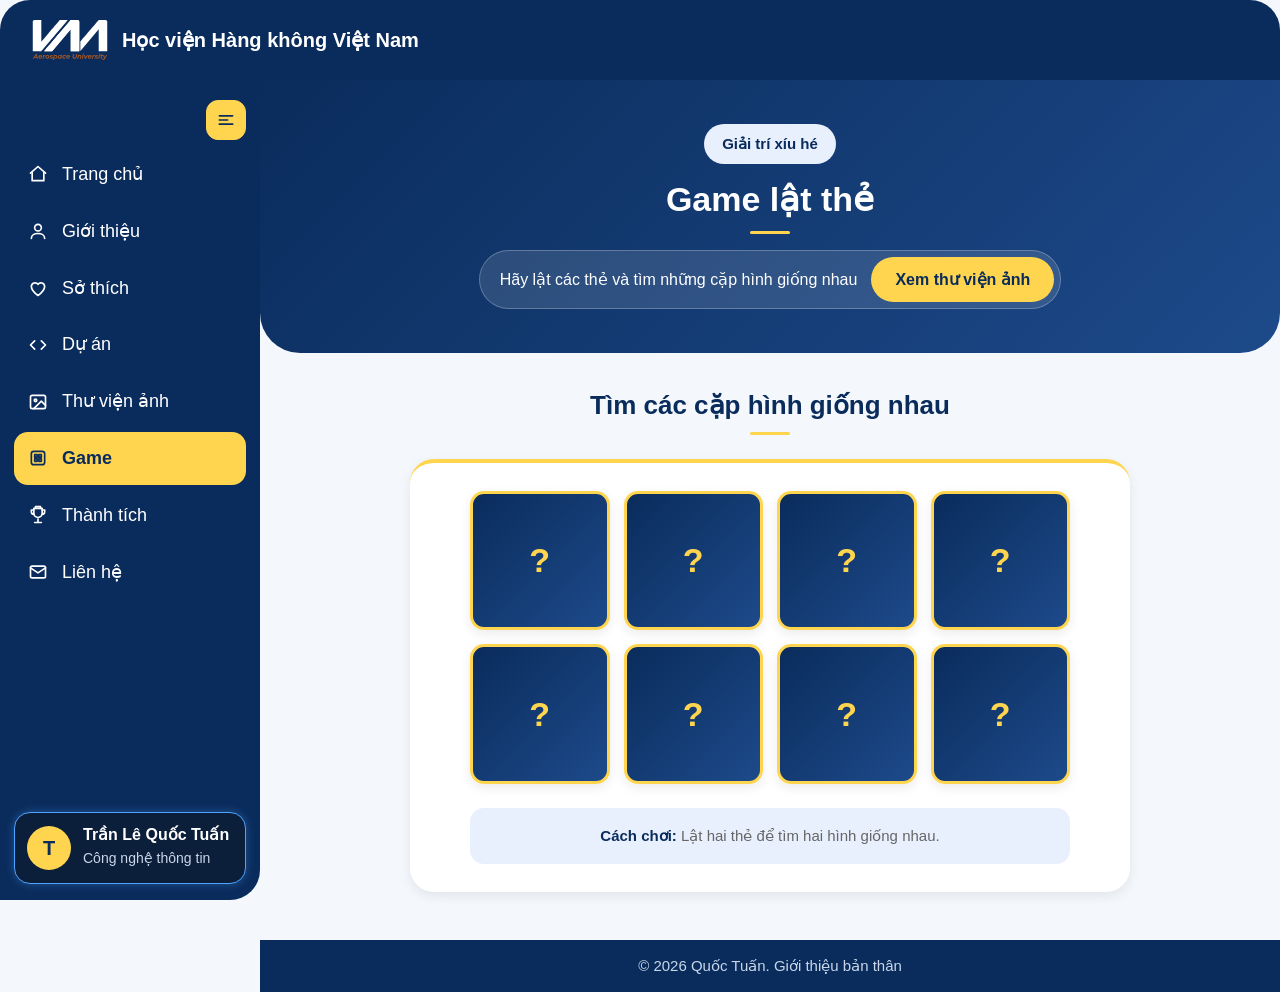
==== game.html @ b87481e6 "Gioi thieu ban than_v2" ====
﻿<!DOCTYPE html>
<html lang="vi">
<head>
    <meta charset="UTF-8">
    <meta name="viewport" content="width=device-width, initial-scale=1.0">
    <link rel="stylesheet" href="css/style.css">
    <title>Game - Quốc Tuấn</title>
</head>
<body>
    <input type="checkbox" id="menu-check" class="menu-check" aria-label="Thu gọn hoặc mở menu">

    <header class="site-header">
        <div class="nav-bar">
            <a class="brand" href="index.html"><img src="images/logo-truongv2.svg" alt="Logo Học viện Hàng không Việt Nam" class="nav-logo"><span class="site-name">Học viện Hàng không Việt Nam</span></a>
        </div>
    </header>

    <div class="layout">
        <aside class="sidebar">
            <label class="menu-close" for="menu-check" aria-label="Thu gọn menu"><svg class="icon" viewBox="0 0 24 24" aria-hidden="true"><path d="M4 7h16M4 12h10M4 17h16" /></svg></label>

            <nav aria-label="Điều hướng chính">
                <ul class="side-menu">
                    <li><a href="index.html"><svg class="icon" viewBox="0 0 24 24" aria-hidden="true"><path d="M3 11l9-8 9 8" /><path d="M5 10v10h14V10" /></svg>Trang chủ</a></li>
                    <li><a href="gioithieu.html"><svg class="icon" viewBox="0 0 24 24" aria-hidden="true"><circle cx="12" cy="8" r="4" /><path d="M4 21c0-4 4-6 8-6s8 2 8 6" /></svg>Giới thiệu</a></li>
                    <li><a href="sothich.html"><svg class="icon" viewBox="0 0 24 24" aria-hidden="true"><path d="M12 21s-8-5.5-8-11a4.5 4.5 0 0 1 8-2.5A4.5 4.5 0 0 1 20 10c0 5.5-8 11-8 11z" /></svg>Sở thích</a></li>
                    <li><a href="duan.html"><svg class="icon" viewBox="0 0 24 24" aria-hidden="true"><path d="M8 7l-5 5 5 5" /><path d="M16 7l5 5-5 5" /></svg>Dự án</a></li>
                    <li><a href="thuvien.html"><svg class="icon" viewBox="0 0 24 24" aria-hidden="true"><rect x="3" y="4" width="18" height="16" rx="2" /><circle cx="9" cy="10" r="1.5" /><path d="M21 16l-5-5-9 9" /></svg>Thư viện ảnh</a></li>
                    <li><a href="game.html" aria-current="page"><svg class="icon" viewBox="0 0 24 24" aria-hidden="true"><rect x="4" y="4" width="16" height="16" rx="3" /><path d="M8 8h3v3H8z" /><path d="M13 8h3v3h-3z" /><path d="M8 13h3v3H8z" /><path d="M13 13h3v3h-3z" /></svg>Game</a></li>
                    <li><a href="thanhtich.html"><svg class="icon" viewBox="0 0 24 24" aria-hidden="true"><path d="M8 21h8M12 17v4M7 4h10v6a5 5 0 0 1-10 0V4z" /><path d="M7 6H4v2a3 3 0 0 0 3 3M17 6h3v2a3 3 0 0 1-3 3" /><path d="M9 4V2h6v2" /></svg>Thành tích</a></li>
                    <li><a href="lienhe.html"><svg class="icon" viewBox="0 0 24 24" aria-hidden="true"><rect x="3" y="5" width="18" height="14" rx="2" /><path d="M3 7l9 6 9-6" /></svg>Liên hệ</a></li>
                </ul>
            </nav>

            <div class="side-user">
                <span class="side-avatar" aria-hidden="true">T</span>
                <div><strong>Trần Lê Quốc Tuấn</strong><small>Công nghệ thông tin</small></div>
            </div>
        </aside>

        <div class="content">
            <label class="menu-open" for="menu-check" aria-label="Mở menu"><svg class="icon" viewBox="0 0 24 24" aria-hidden="true"><path d="M4 7h16M4 12h10M4 17h16" /></svg></label>

            <main>
                <section class="hero hero-small">
                    <p class="badge">Giải trí xíu hé</p>
                    <h1>Game lật thẻ</h1>
                    <div class="hero-cta"><span>Hãy lật các thẻ và tìm những cặp hình giống nhau</span><a class="btn btn-primary" href="thuvien.html">Xem thư viện ảnh</a></div>
                </section>

                <section class="section game-section">
                    <h2 class="section-title">Tìm các cặp hình giống nhau</h2>

                    <div class="memory-game">
                        <div class="memory-board">
                            <label class="memory-card"><input type="checkbox"><span class="memory-card-inner"><span class="memory-card-front"></span><span class="memory-card-back"><img src="images/gallery-03.jpg" alt="Hình 3"></span></span></label>
                            <label class="memory-card"><input type="checkbox"><span class="memory-card-inner"><span class="memory-card-front"></span><span class="memory-card-back"><img src="images/gallery-01.jpg" alt="Hình 1"></span></span></label>
                            <label class="memory-card"><input type="checkbox"><span class="memory-card-inner"><span class="memory-card-front"></span><span class="memory-card-back"><img src="images/gallery-04.jpg" alt="Hình 4"></span></span></label>
                            <label class="memory-card"><input type="checkbox"><span class="memory-card-inner"><span class="memory-card-front"></span><span class="memory-card-back"><img src="images/gallery-02.jpg" alt="Hình 2"></span></span></label>
                            <label class="memory-card"><input type="checkbox"><span class="memory-card-inner"><span class="memory-card-front"></span><span class="memory-card-back"><img src="images/gallery-04.jpg" alt="Hình 4"></span></span></label>
                            <label class="memory-card"><input type="checkbox"><span class="memory-card-inner"><span class="memory-card-front"></span><span class="memory-card-back"><img src="images/gallery-02.jpg" alt="Hình 2"></span></span></label>
                            <label class="memory-card"><input type="checkbox"><span class="memory-card-inner"><span class="memory-card-front"></span><span class="memory-card-back"><img src="images/gallery-01.jpg" alt="Hình 1"></span></span></label>
                            <label class="memory-card"><input type="checkbox"><span class="memory-card-inner"><span class="memory-card-front"></span><span class="memory-card-back"><img src="images/gallery-03.jpg" alt="Hình 3"></span></span></label>
                        </div>

                        <div class="memory-help"><strong>Cách chơi:</strong> Lật hai thẻ để tìm hai hình giống nhau.</div>
                    </div>
                </section>
            </main>

            <footer class="site-footer">
                <p>&copy; 2026 Quốc Tuấn. Giới thiệu bản thân</p>
            </footer>
        </div>
    </div>
</body>
</html>
---- css/style.css ----
﻿:root {
    --navy: #0a2c5c;
    --navy-light: #1d4a8a;
    --yellow: #ffd54f;
    --blue-soft: #e8f0fe;
    --bg: #f4f8fc;
    --text: #333;
    --muted: #c9d6e8;
    --radius: 12px;
    --shadow: 0 4px 12px rgba(0,0,0,.08);
    --header-h: 80px;
}

* {
    box-sizing: border-box;
}

html {
    scroll-behavior: smooth;
}

body {
    margin: 0;
    min-height: 100vh;
    display: flex;
    flex-direction: column;
    font-family: "Segoe UI", Arial, sans-serif;
    background: var(--bg);
    color: var(--text);
    line-height: 1.6;
    overflow-x: hidden;
}

main {
    flex: 1;
}

img {
    max-width: 100%;
    height: auto;
}

h1,
h2,
h3 {
    color: var(--navy);
    line-height: 1.25;
    margin: 0;
}

a:focus-visible {
    outline: 3px solid var(--yellow);
    outline-offset: 2px;
}

.site-header {
    position: sticky;
    top: 0;
    z-index: 10;
    background: var(--navy);
    border-radius: 30px 30px 0 0;
}

.nav-bar {
    width: 100%;
    min-height: var(--header-h);
    padding: 20px 30px;
    display: flex;
    align-items: center;
}

.brand {
    display: flex;
    align-items: center;
    gap: 12px;
    color: #fff;
    text-decoration: none;
}

.nav-logo {
    height: 40px;
    width: auto;
}

.site-name {
    font-size: 20px;
    font-weight: 700;
}

.menu-check {
    position: absolute;
    opacity: 0;
    width: 0;
    height: 0;
}

.icon {
    width: 20px;
    height: 20px;
    flex-shrink: 0;
    fill: none;
    stroke: currentColor;
    stroke-width: 2;
    stroke-linecap: round;
    stroke-linejoin: round;
}

.layout {
    flex: 1;
    display: flex;
    min-height: 0;
}

.content {
    position: relative;
    flex: 1;
    min-width: 0;
    display: flex;
    flex-direction: column;
}

.sidebar {
    position: sticky;
    top: var(--header-h);
    align-self: flex-start;
    flex-shrink: 0;
    width: 260px;
    height: calc(100vh - var(--header-h));
    display: flex;
    flex-direction: column;
    padding: 20px 14px 16px;
    background: var(--navy);
    border-radius: 0 0 30px 0;
    z-index: 5;
    transition: margin-left .25s, visibility .25s;
}

    .sidebar nav {
        flex: 1;
        overflow-y: auto;
    }

.menu-close,
.menu-open {
    width: 40px;
    height: 40px;
    border-radius: 12px;
    border: 1px solid rgba(255,255,255,.3);
    background: rgba(255,255,255,.12);
    color: #fff;
    display: flex;
    align-items: center;
    justify-content: center;
    cursor: pointer;
}

    .menu-close:hover,
    .menu-open:hover {
        background: rgba(255,255,255,.22);
    }

.menu-close {
    background: var(--yellow);
    border-color: var(--yellow);
    color: var(--navy);
    align-self: flex-end;
    margin-bottom: 8px;
}

.menu-open {
    display: none;
    position: absolute;
    top: 16px;
    left: 16px;
    z-index: 4;
}

.menu-check:checked ~ .layout .sidebar {
    margin-left: -260px;
    visibility: hidden;
}

.menu-check:checked ~ .layout .menu-open {
    display: flex;
}

.side-menu {
    list-style: none;
    margin: 0;
    padding: 0;
}

    .side-menu li + li {
        margin-top: 4px;
    }

    .side-menu a {
        display: flex;
        align-items: center;
        gap: 14px;
        padding: 12px 14px;
        border-radius: 14px;
        color: #fff;
        text-decoration: none;
        font-size: 18px;
        transition: background .2s, color .2s;
    }

        .side-menu a:hover {
            background: rgba(255,255,255,.12);
        }

        .side-menu a[aria-current="page"] {
            background: var(--yellow);
            color: var(--navy);
            font-weight: 700;
        }

.side-user {
    display: flex;
    align-items: center;
    gap: 12px;
    padding: 12px;
    border-radius: 16px;
    background: #0b1f3a;
    border: 1px solid #4da3ff;
    color: #fff;
    box-shadow: 0 0 8px rgba(77,163,255,.35);
}

.side-avatar {
    width: 44px;
    height: 44px;
    flex-shrink: 0;
    border-radius: 50%;
    background: var(--yellow);
    color: var(--navy);
    display: flex;
    align-items: center;
    justify-content: center;
    font-size: 20px;
    font-weight: 700;
}

.side-user strong {
    display: block;
    font-size: 16px;
    line-height: 1.3;
}

.side-user small {
    color: var(--muted);
    font-size: 14px;
}

.hero {
    background: linear-gradient(135deg,var(--navy),var(--navy-light));
    color: #fff;
    text-align: center;
    padding: 42px 20px 48px;
    border-radius: 0 0 40px 40px;
}

    .hero h1 {
        color: #fff;
        font-size: 36px;
    }

    .hero p {
        max-width: 560px;
        margin: 12px auto 24px;
        color: var(--muted);
        font-size: 18px;
    }

    .hero .badge {
        display: inline-block;
        background: var(--blue-soft);
        color: var(--navy);
        font-size: 15px;
        font-weight: 700;
        padding: 8px 18px;
        border-radius: 25px;
        margin-bottom: 14px;
    }

.hero-small {
    padding: 32px 20px 44px;
}

    .hero-small h1 {
        font-size: 34px;
    }

        .hero-home h1::after,
        .hero-small h1::after,
        .section-title::after {
            content: "";
            display: block;
            width: 40px;
            height: 3px;
            background: var(--yellow);
            border-radius: 2px;
            margin: 10px auto 0;
        }

.btn-group {
    display: flex;
    justify-content: center;
    gap: 12px;
    flex-wrap: wrap;
}

.btn {
    display: inline-block;
    padding: 10px 24px;
    border-radius: 24px;
    font-size: 16px;
    font-weight: 700;
    text-decoration: none;
    border: 2px solid transparent;
    cursor: pointer;
    transition: transform .15s, background .15s, color .15s;
}

    .btn:hover {
        transform: translateY(-2px);
    }

.btn-primary {
    background: var(--yellow);
    color: var(--navy);
}

    .btn-primary:hover {
        background: #ffe082;
    }

.btn-outline {
    border-color: #fff;
    color: #fff;
}

    .btn-outline:hover {
        background: #fff;
        color: var(--navy);
    }

.btn-navy {
    background: var(--navy);
    color: #fff;
}

    .btn-navy:hover {
        background: var(--navy-light);
    }

.section {
    width: min(1100px,100%);
    margin: 0 auto;
    padding: 40px 24px 8px;
}

    .section h2 {
        text-align: center;
        font-size: 26px;
        margin-bottom: 24px;
    }

.grid {
    display: grid;
    grid-template-columns: repeat(3,minmax(0,1fr));
    gap: 24px;
}

.card {
    background: #fff;
    border-radius: var(--radius);
    padding: 28px 20px;
    text-align: center;
    box-shadow: var(--shadow);
    text-decoration: none;
    color: var(--text);
    transition: transform .2s, box-shadow .2s;
}

    .card h3 {
        font-size: 20px;
        margin: 10px 0 6px;
    }

    .card p {
        margin: 0;
        font-size: 17px;
    }

    .card:hover {
        transform: translateY(-4px);
        box-shadow: 0 10px 24px rgba(0,0,0,.14);
    }

a.card:hover h3 {
    text-decoration: underline;
}

.accent-card,
.info-card {
    border-top: 4px solid var(--navy);
}

    .accent-card:nth-child(2),
    .info-card:nth-child(2) {
        border-top-color: var(--yellow);
    }

    .accent-card:nth-child(3),
    .info-card:nth-child(3) {
        border-top-color: var(--navy-light);
    }

.info-icon {
    width: 44px;
    height: 44px;
    border-radius: 50%;
    background: var(--blue-soft);
    display: flex;
    align-items: center;
    justify-content: center;
    font-size: 22px;
    margin-bottom: 12px;
}

.accent-card .info-icon {
    margin: 0 auto 12px;
}

.accent-card:nth-child(2) .info-icon,
.info-card:nth-child(2) .info-icon {
    background: #fff4cc;
}

.card-link {
    background: var(--blue-soft);
    box-shadow: none;
    padding: 20px;
}

    .card-link h3 {
        margin: 0;
    }

    .card-link .more {
        display: block;
        margin-top: 4px;
        font-size: 15px;
        font-weight: 600;
        color: var(--navy);
    }

.tag-list {
    display: flex;
    flex-wrap: wrap;
    gap: 8px;
    margin-bottom: 18px;
}

.tag {
    background: var(--blue-soft);
    color: var(--navy);
    font-size: 17px;
    font-weight: 600;
    padding: 4px 12px;
    border-radius: 14px;
}

.site-footer {
    margin-top: 40px;
    background: var(--navy);
    color: var(--muted);
    text-align: center;
    padding: 14px 16px;
    font-size: 15px;
}

    .site-footer p {
        margin: 0;
    }

.hero-avatar {
    display: block;
    width: 120px;
    height: 120px;
    border-radius: 50%;
    object-fit: cover;
    object-position: 50% 20%;
    border: 4px solid #fff;
    box-shadow: 0 0 0 4px var(--yellow),0 4px 16px rgba(0,0,0,.3);
    margin: 0 auto 16px;
}

.profile-section {
    padding-top: 0;
    margin-top: -18px;
    position: relative;
    z-index: 1;
}

.profile-card {
    background: #fff;
    border-radius: 28px;
    box-shadow: var(--shadow);
    overflow: hidden;
}

.profile-strip {
    height: 48px;
    background: linear-gradient(90deg,var(--yellow),#ffe082);
}

.profile-body {
    display: flex;
    align-items: center;
    gap: 32px;
    padding: 0 28px 28px;
}

.photo-wrap {
    position: relative;
    flex-shrink: 0;
    width: 200px;
    height: 267px;
    margin-top: -24px;
}

    .photo-wrap::before {
        content: "";
        position: absolute;
        top: 14px;
        left: 14px;
        right: -14px;
        bottom: -14px;
        background: var(--navy);
        border-radius: 24px;
    }

.profile-photo {
    position: relative;
    width: 200px;
    height: 267px;
    border: 4px solid #fff;
    border-radius: 24px;
    object-fit: cover;
    background: var(--muted);
}

.profile-info {
    padding-top: 16px;
}

    .profile-info h2 {
        text-align: left;
        font-size: 34px;
    }

    .profile-info p {
        margin: 4px 0 12px;
        font-size: 20px;
    }

    .profile-info .btn-group {
        justify-content: flex-start;
    }

.info-card {
    display: flex;
    flex-direction: column;
    text-align: left;
    padding: 28px 24px;
}

    .info-card .card-badge {
        align-self: flex-start;
        background: var(--blue-soft);
        color: var(--navy);
        font-size: 18px;
        padding: 6px 16px;
        border-radius: 20px;
        margin-bottom: 18px;
    }

    .info-card dl {
        margin: auto 0;
    }

    .info-card dt {
        font-size: 16px;
        color: #777;
    }

    .info-card dd {
        margin: 0 0 18px;
        font-size: 20px;
        font-weight: 700;
    }

        .info-card dd:last-of-type {
            margin-bottom: 0;
        }

.hobby-list {
    margin: 0 0 14px;
    padding-left: 20px;
    font-size: 20px;
    line-height: 2;
}

.info-card .note {
    font-size: 16px;
    color: #666;
    margin: 0 0 16px;
}

.info-card .btn {
    align-self: flex-start;
    margin-top: auto;
}

.hero-cta {
    display: inline-flex;
    align-items: center;
    gap: 14px;
    margin-top: 16px;
    padding: 6px 6px 6px 20px;
    background: rgba(255,255,255,.12);
    border: 1px solid rgba(255,255,255,.25);
    border-radius: 30px;
    color: #fff;
    font-size: 16px;
}

    .hero-cta .btn {
        padding: 8px 22px;
    }

.project-card {
    display: flex;
    flex-direction: column;
    padding: 0;
    overflow: hidden;
    text-align: left;
}

.project-img {
    display: block;
    width: 100%;
    height: 190px;
    object-fit: cover;
    background: var(--muted);
}

.project-body {
    display: flex;
    flex: 1;
    flex-direction: column;
    padding: 18px 20px 22px;
}

    .project-body .tag-list {
        margin-bottom: 10px;
    }

    .project-body .tag {
        font-size: 14px;
        padding: 2px 10px;
    }

    .project-body h3 {
        margin: 0 0 6px;
    }

.project-actions {
    display: flex;
    flex-wrap: wrap;
    gap: 10px;
    margin-top: auto;
    padding-top: 16px;
}

    .project-actions .btn {
        padding: 8px 20px;
        font-size: 15px;
    }

.gallery {
    columns: 3;
    column-gap: 16px;
}

.gallery-item {
    position: relative;
    break-inside: avoid;
    margin-bottom: 16px;
    overflow: hidden;
    border-radius: var(--radius);
    border-top: 4px solid var(--navy);
    background: var(--muted);
    box-shadow: var(--shadow);
    transition: box-shadow .25s, transform .25s;
}

    .gallery-item:nth-child(3n + 2) {
        border-top-color: var(--yellow);
    }

    .gallery-item:nth-child(3n) {
        border-top-color: var(--navy-light);
    }

    .gallery-item:hover {
        box-shadow: 0 0 0 3px var(--yellow),0 10px 24px rgba(0,0,0,.18);
        transform: translateY(-3px);
    }

.gallery-thumb {
    display: block;
    cursor: zoom-in;
}

    .gallery-thumb img {
        display: block;
        width: 100%;
        transition: transform .3s;
    }

.gallery-item:hover .gallery-thumb img {
    transform: scale(1.05);
}

.gallery-note {
    margin: 16px 0 0;
    text-align: center;
    font-size: 15px;
    color: #666;
}

.lightbox {
    display: none;
    position: fixed;
    inset: 0;
    z-index: 1000;
    width: 100vw;
    height: 100vh;
    align-items: center;
    justify-content: center;
    padding: 24px;
    overflow: hidden;
    background: rgba(0,0,0,.88);
}

    .lightbox:target {
        display: flex;
    }

.lightbox-frame {
    position: relative;
    z-index: 2;
    display: block;
    max-width: min(92vw,1000px);
    max-height: 90vh;
    text-align: center;
    cursor: pointer;
    animation: lightbox-pop .25s ease-out;
}

    .lightbox-frame img {
        display: block;
        width: auto;
        max-width: 100%;
        max-height: 82vh;
        height: auto;
        margin: 0 auto;
        border: 5px solid var(--yellow);
        border-radius: 18px;
        background: var(--muted);
        box-shadow: 0 0 0 5px var(--navy-light),0 0 36px 8px rgba(255,213,79,.45);
    }

@keyframes lightbox-pop {
    from {
        opacity: 0;
        transform: scale(.92);
    }

    to {
        opacity: 1;
        transform: scale(1);
    }
}

.game-section {
    padding-top: 36px;
}

.game-description {
    max-width: 700px;
    margin: -10px auto 24px;
    text-align: center;
    color: #666;
    font-size: 17px;
}

.memory-game {
    width: min(720px,100%);
    margin: 0 auto;
    padding: 28px;
    background: #fff;
    border-radius: 24px;
    box-shadow: var(--shadow);
    border-top: 4px solid var(--yellow);
}

.memory-board {
    width: 100%;
    max-width: 600px;
    margin: 0 auto;
    display: grid;
    grid-template-columns: repeat(4,1fr);
    gap: 14px;
}

.memory-card {
    position: relative;
    width: 100%;
    aspect-ratio: 1;
    cursor: pointer;
    perspective: 900px;
}

    .memory-card input {
        position: absolute;
        width: 1px;
        height: 1px;
        opacity: 0;
        pointer-events: none;
    }

.memory-card-inner {
    position: absolute;
    inset: 0;
    transform-style: preserve-3d;
    transition: transform .5s ease;
}

.memory-card input:checked + .memory-card-inner {
    transform: rotateY(180deg);
}

.memory-card-front,
.memory-card-back {
    position: absolute;
    inset: 0;
    display: flex;
    align-items: center;
    justify-content: center;
    overflow: hidden;
    border-radius: 14px;
    backface-visibility: hidden;
    -webkit-backface-visibility: hidden;
}

.memory-card-front {
    background: linear-gradient(135deg,var(--navy),var(--navy-light));
    border: 3px solid var(--yellow);
    color: var(--yellow);
    font-size: 34px;
    font-weight: 700;
    box-shadow: var(--shadow);
}

    .memory-card-front::before {
        content: "?";
    }

.memory-card:hover .memory-card-front {
    background: linear-gradient(135deg,var(--navy-light),#2c62a8);
}

.memory-card-back {
    background: #fff;
    border: 3px solid var(--yellow);
    transform: rotateY(180deg);
    box-shadow: var(--shadow);
}

    .memory-card-back img {
        display: block;
        width: 100%;
        height: 100%;
        object-fit: cover;
        user-select: none;
        -webkit-user-drag: none;
    }

.memory-card input:checked + .memory-card-inner .memory-card-back img {
    animation: memory-image-show .3s ease;
}

@keyframes memory-image-show {
    from {
        opacity: 0;
        transform: scale(.92);
    }

    to {
        opacity: 1;
        transform: scale(1);
    }
}

.memory-help {
    width: 100%;
    max-width: 600px;
    margin: 24px auto 0;
    padding: 16px 20px;
    background: var(--blue-soft);
    border-radius: 14px;
    color: #666;
    text-align: center;
    font-size: 15px;
}

    .memory-help strong {
        color: var(--navy);
    }

.memory-reset {
    display: flex;
    justify-content: center;
    margin-top: 20px;
}

.achievement-list,
.skill-list,
.project-list,
.goal-list {
    padding-left: 10px;
    margin: 0;
}

.contact-card {
    min-width: 0;
    overflow: hidden;
}

    .contact-card p {
        margin: 6px 0;
        overflow-wrap: anywhere;
    }

.contact-section {
    width: min(1100px,100%);
    margin: 0 auto;
    padding: 40px 24px;
}

    .contact-section h2 {
        text-align: center;
        color: var(--navy);
        font-size: 32px;
        margin: 0 0 50px;
    }

        .contact-section h2::after {
            content: "";
            display: block;
            width: 50px;
            height: 3px;
            background: var(--yellow);
            border-radius: 2px;
            margin: 12px auto 0;
        }

.contact-form {
    background: #fff;
    border-radius: 18px;
    border-top: 4px solid var(--yellow);
    padding: 38px 26px 30px;
    box-shadow: 0 4px 18px rgba(0,0,0,.08);
}

    .contact-form p {
        margin: 0 0 8px;
    }

    .contact-form label {
        display: block;
        text-align: center;
        color: #333;
        font-size: 20px;
        font-weight: 600;
        margin-bottom: 4px;
    }

    .contact-form input,
    .contact-form textarea {
        width: 100%;
        border: 1px solid #d7dce5;
        border-radius: 12px;
        padding: 15px 18px;
        font: inherit;
        font-size: 18px;
        outline: none;
        background: #fff;
        color: #333;
    }

    .contact-form input {
        height: 64px;
    }

    .contact-form textarea {
        min-height: 190px;
        resize: vertical;
    }

        .contact-form input::placeholder,
        .contact-form textarea::placeholder {
            color: #888;
        }

        .contact-form input:focus,
        .contact-form textarea:focus {
            border-color: var(--yellow);
            box-shadow: 0 0 0 3px rgba(255,213,79,.2);
        }

    .contact-form .btn {
        display: block;
        margin: 26px auto 0;
        padding: 11px 30px;
        border: none;
        border-radius: 25px;
        background: var(--yellow);
        color: var(--navy);
        font-size: 18px;
        font-weight: 700;
        cursor: pointer;
        transition: .2s;
    }

        .contact-form .btn:hover {
            background: #ffe082;
            transform: translateY(-2px);
        }

form p {
    margin: 12px 0 6px;
}

form label {
    font-weight: 600;
}

form input,
form textarea {
    width: 100%;
    padding: 12px 14px;
    border: 1px solid #d7dce5;
    border-radius: 10px;
    font: inherit;
    outline: none;
}

    form input:focus,
    form textarea:focus {
        border-color: #2563eb;
    }

form textarea {
    resize: vertical;
    min-height: 120px;
}

form .btn {
    margin-top: 14px;
    border: none;
}

@media (max-width:1024px) {
    .gallery {
        columns: 2;
    }

    .grid {
        grid-template-columns: repeat(2,minmax(0,1fr));
    }

    .hero h1 {
        font-size: 32px;
    }

    .lightbox-frame img {
        max-height: 75vh;
    }

    .memory-game {
        width: min(680px,100%);
    }

    .memory-board {
        max-width: 560px;
        gap: 12px;
    }
}

@media (max-width:767px) {
    :root {
        --header-h: 52px;
    }

    .site-header {
        border-radius: 0;
    }

    .nav-bar {
        min-height: var(--header-h);
        padding: 10px 16px;
    }

    .nav-logo {
        height: 32px;
    }

    .site-name {
        font-size: 16px;
    }

    .sidebar {
        position: fixed;
        top: var(--header-h);
        left: 0;
        bottom: 0;
        height: auto;
        width: min(260px,85vw);
        transform: translateX(-100%);
        visibility: hidden;
        transition: transform .25s, visibility .25s;
    }

    .menu-check:checked ~ .layout .sidebar {
        margin-left: 0;
        transform: none;
        visibility: visible;
    }

    .menu-open {
        display: flex;
    }

    .menu-check:checked ~ .layout .menu-open {
        display: none;
    }

    .content .hero {
        padding-top: 64px;
    }

    .hero {
        padding: 32px 16px 40px;
        border-radius: 0 0 28px 28px;
    }

        .hero h1 {
            font-size: 24px;
        }

        .hero p {
            font-size: 16px;
        }

    .hero-small {
        padding: 22px 16px 40px;
    }

        .hero-small h1 {
            font-size: 26px;
        }

    .section {
        padding: 28px 16px 4px;
    }

        .section h2 {
            font-size: 22px;
            margin-bottom: 16px;
        }

    .grid {
        grid-template-columns: 1fr;
        gap: 16px;
    }

    .card {
        padding: 22px 16px;
    }

    .site-footer {
        font-size: 14px;
    }

    .hero-avatar {
        width: 96px;
        height: 96px;
    }

    .profile-body {
        flex-direction: column;
        text-align: center;
        gap: 16px;
        padding: 0 16px 22px;
    }

    .photo-wrap,
    .profile-photo {
        width: 170px;
        height: 227px;
    }

    .profile-info h2 {
        text-align: center;
        font-size: 24px;
    }

    .profile-info p {
        font-size: 16px;
    }

    .profile-info .btn-group,
    .tag-list {
        justify-content: center;
    }

    .hero-cta {
        flex-direction: column;
        gap: 10px;
        padding: 12px 16px;
        border-radius: 20px;
        font-size: 15px;
    }

    .project-img {
        height: 170px;
    }

    .gallery {
        columns: 1;
    }

    .gallery-item {
        margin-bottom: 14px;
    }

    .lightbox {
        padding: 12px;
    }

    .lightbox-frame {
        max-width: 96vw;
    }

        .lightbox-frame img {
            max-height: 72vh;
            border-width: 4px;
            border-radius: 14px;
        }

    .game-section {
        padding-top: 28px;
    }

    .game-description {
        font-size: 16px;
        margin-bottom: 20px;
    }

    .memory-game {
        width: 100%;
        padding: 18px 12px;
        border-radius: 20px;
    }

    .memory-board {
        grid-template-columns: repeat(3,1fr);
        gap: 10px;
        max-width: 100%;
    }

    .memory-card-front,
    .memory-card-back {
        border-radius: 10px;
    }

    .memory-card-front {
        font-size: 26px;
        border-width: 2px;
    }

    .memory-card-back {
        border-width: 2px;
    }

    .memory-help {
        margin-top: 18px;
        padding: 14px;
        font-size: 14px;
    }

    .contact-section {
        padding: 28px 16px;
    }

        .contact-section h2 {
            font-size: 26px;
            margin-bottom: 35px;
        }

    .contact-form {
        padding: 28px 16px 24px;
        border-radius: 16px;
    }

        .contact-form label {
            font-size: 18px;
        }

        .contact-form input {
            height: 56px;
        }

        .contact-form input,
        .contact-form textarea {
            font-size: 16px;
        }

        .contact-form textarea {
            min-height: 160px;
        }
}

@media (max-width:420px) {
    .memory-board {
        gap: 8px;
    }

    .memory-card-front,
    .memory-card-back {
        border-radius: 8px;
    }

    .memory-card-front {
        font-size: 22px;
    }
}

@media (prefers-reduced-motion:reduce) {
    *,
    *::before,
    *::after {
        transition: none !important;
        scroll-behavior: auto !important;
        animation: none !important;
    }
}
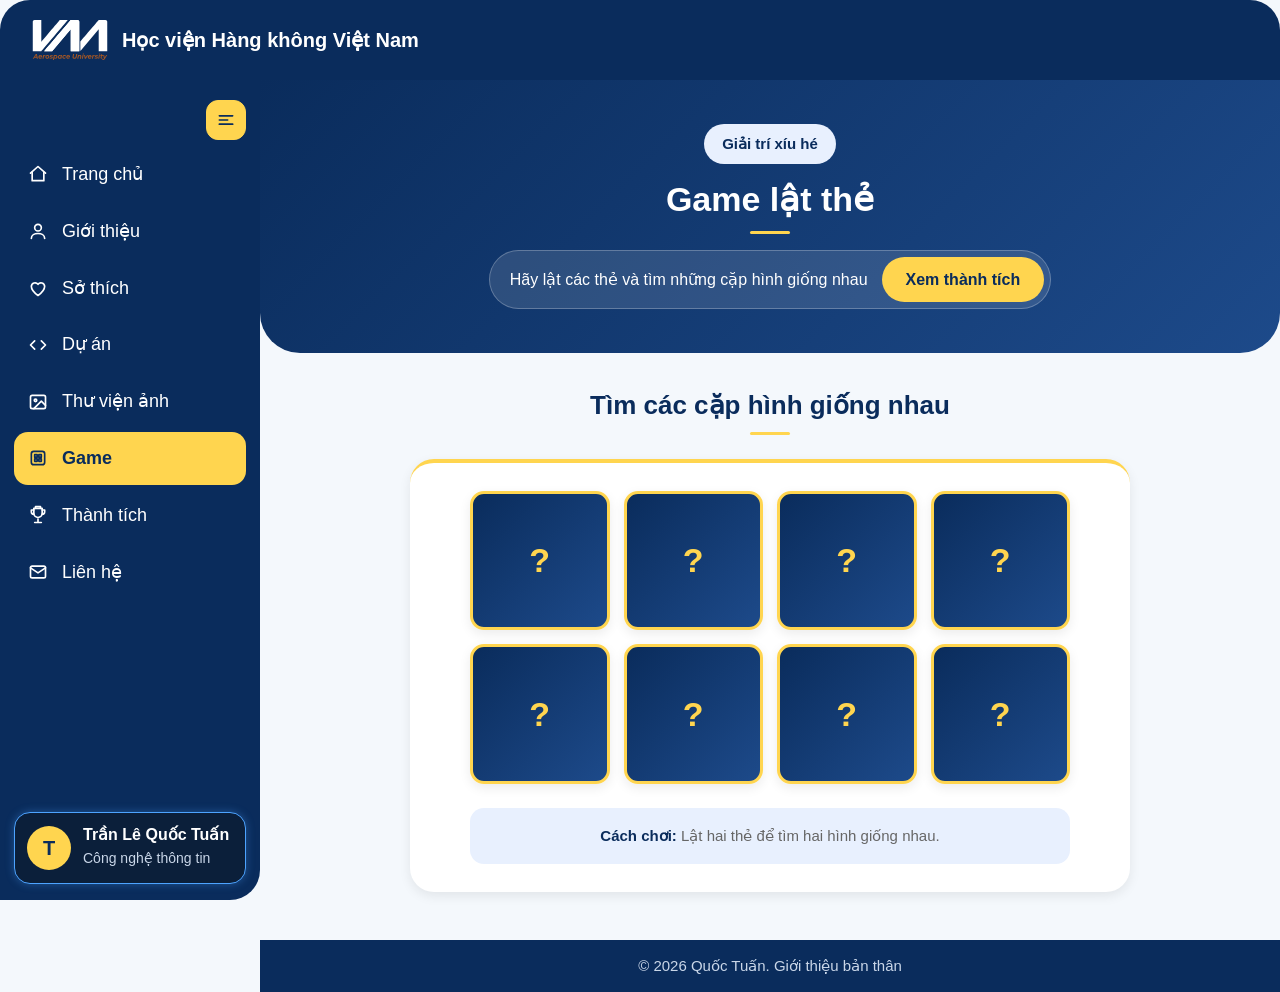
==== commit 6a7ad945: "Refactor game.html for better layout and content Updated the game.html file to improve the game inte" ====
--- a/game.html
+++ b/game.html
@@ -45,7 +45,7 @@
                 <section class="hero hero-small">
                     <p class="badge">Giải trí xíu hé</p>
                     <h1>Game lật thẻ</h1>
-                    <div class="hero-cta"><span>Hãy lật các thẻ và tìm những cặp hình giống nhau</span><a class="btn btn-primary" href="thuvien.html">Xem thư viện ảnh</a></div>
+                   <div class="hero-cta"><span>Hãy lật các thẻ và tìm những cặp hình giống nhau</span><a class="btn btn-primary" href="thanhtich.html">Xem thành tích</a></div>
                 </section>
 
                 <section class="section game-section">
@@ -74,4 +74,4 @@
         </div>
     </div>
 </body>
-</html>+</html>
